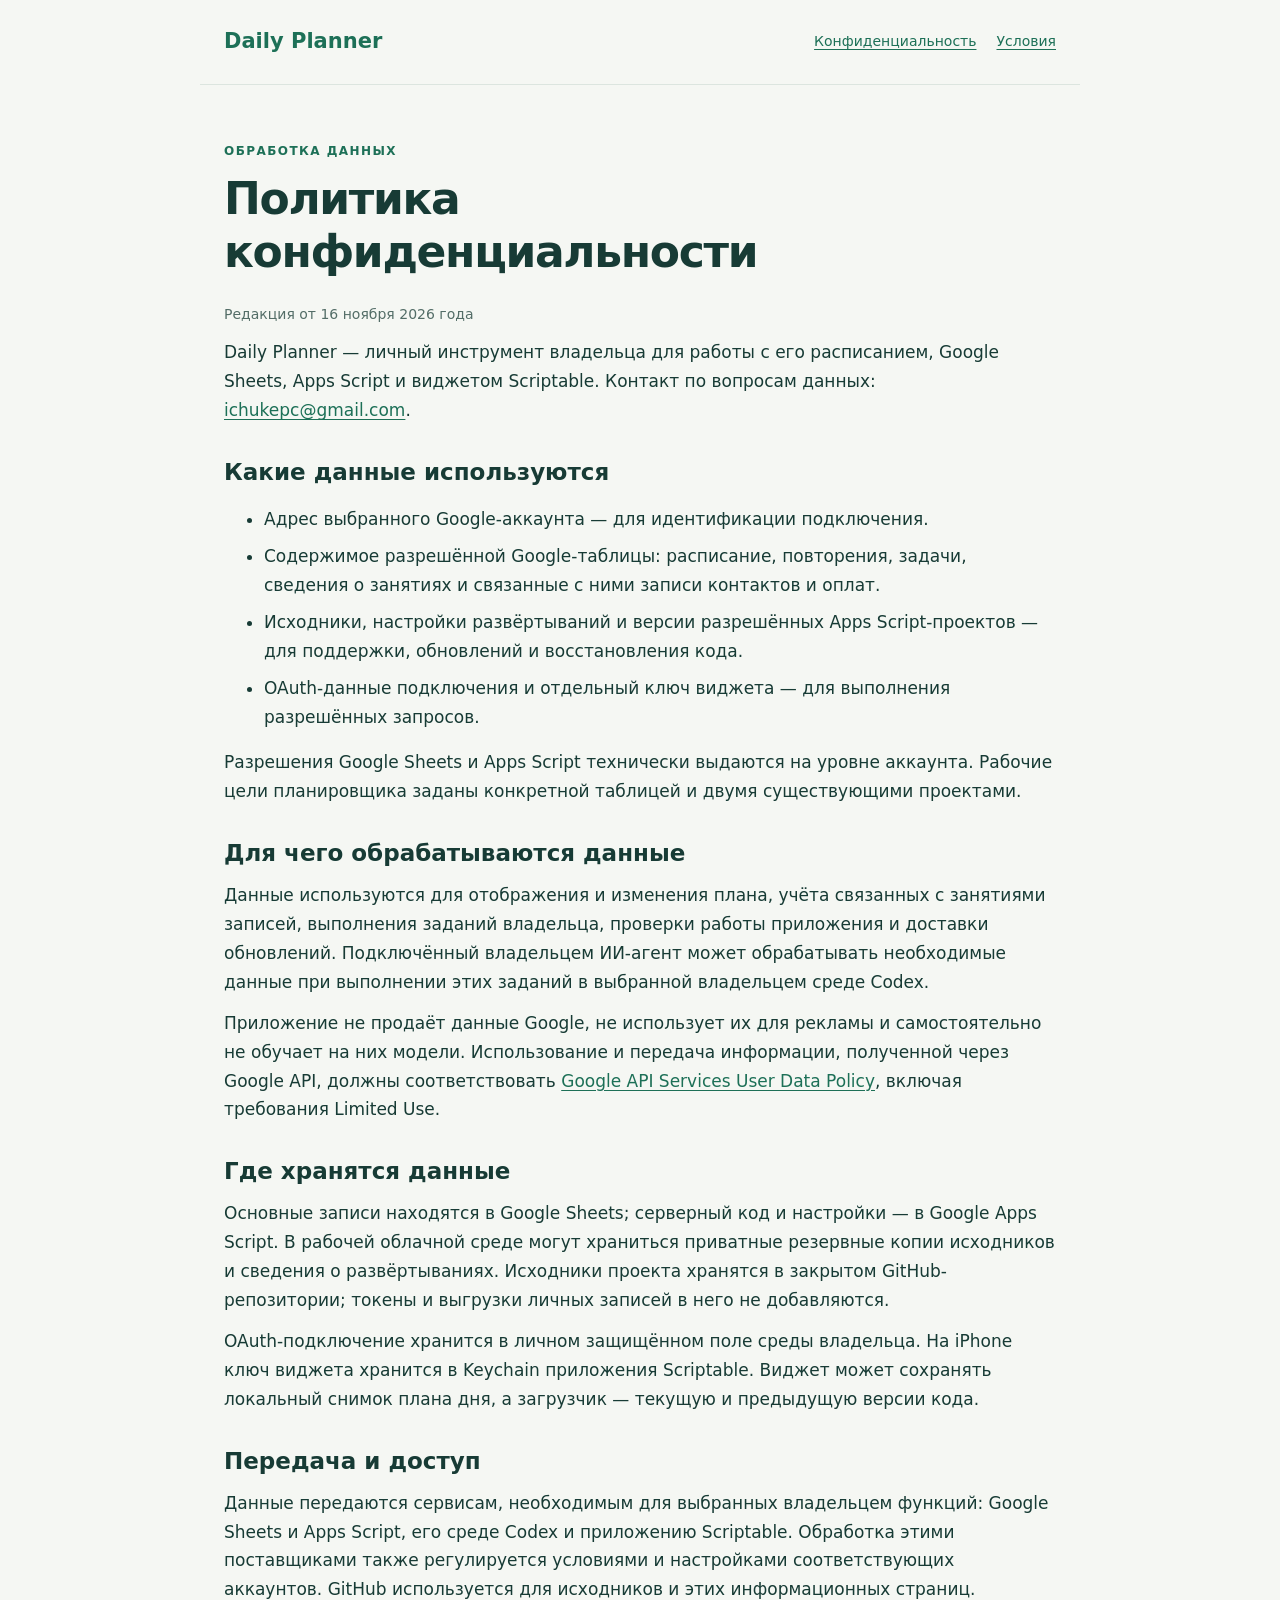
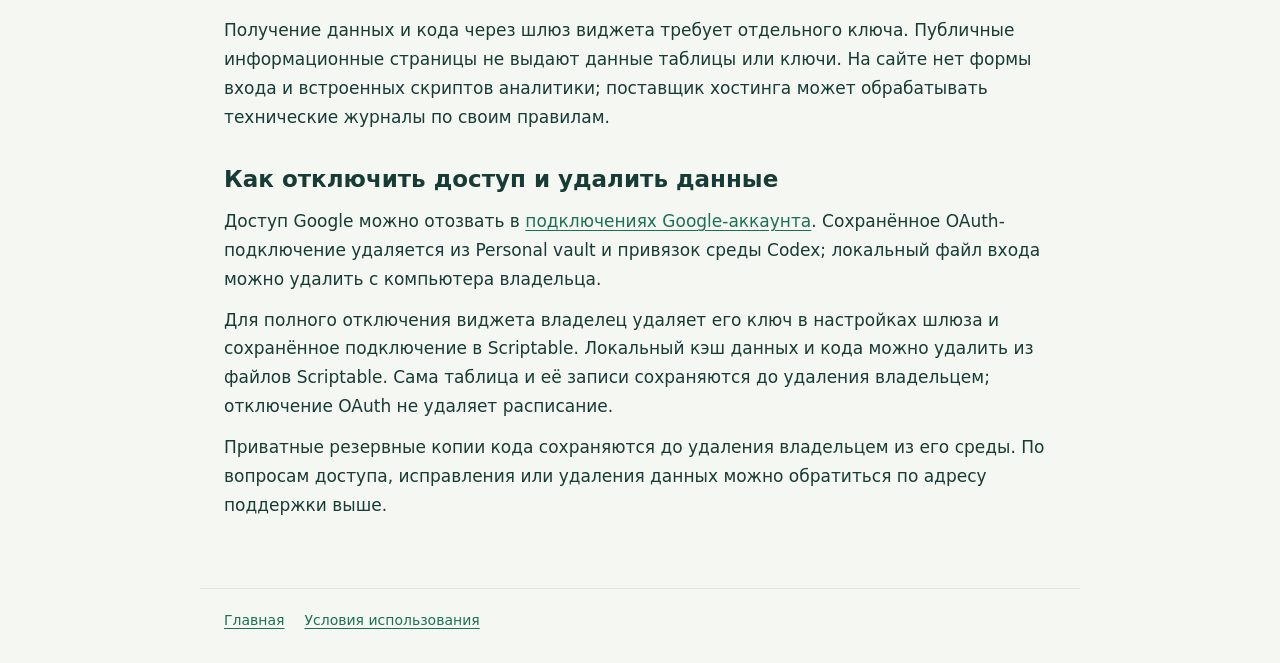
==== privacy.html @ 77db3422 "Publish Daily Planner information and privacy pages" ====
<!doctype html>
<html lang="ru">
<head>
  <meta charset="utf-8">
  <meta name="viewport" content="width=device-width, initial-scale=1">
  <title>Политика конфиденциальности — Daily Planner</title>
  <link rel="stylesheet" href="style.css">
</head>
<body>
  <header><a class="brand" href="index.html">Daily Planner</a><nav aria-label="Документы"><a href="privacy.html" aria-current="page">Конфиденциальность</a><a href="terms.html">Условия</a></nav></header>
  <main>
    <p class="eyebrow">Обработка данных</p>
    <h1>Политика конфиденциальности</h1>
    <p class="date">Редакция от 16 ноября 2026 года</p>
    <p>Daily Planner — личный инструмент владельца для работы с его расписанием, Google Sheets, Apps Script и виджетом Scriptable. Контакт по вопросам данных: <a href="mailto:ichukepc@gmail.com">ichukepc@gmail.com</a>.</p>
    <section>
      <h2>Какие данные используются</h2>
      <ul>
        <li>Адрес выбранного Google-аккаунта — для идентификации подключения.</li>
        <li>Содержимое разрешённой Google-таблицы: расписание, повторения, задачи, сведения о занятиях и связанные с ними записи контактов и оплат.</li>
        <li>Исходники, настройки развёртываний и версии разрешённых Apps Script-проектов — для поддержки, обновлений и восстановления кода.</li>
        <li>OAuth-данные подключения и отдельный ключ виджета — для выполнения разрешённых запросов.</li>
      </ul>
      <p>Разрешения Google Sheets и Apps Script технически выдаются на уровне аккаунта. Рабочие цели планировщика заданы конкретной таблицей и двумя существующими проектами.</p>
    </section>
    <section>
      <h2>Для чего обрабатываются данные</h2>
      <p>Данные используются для отображения и изменения плана, учёта связанных с занятиями записей, выполнения заданий владельца, проверки работы приложения и доставки обновлений. Подключённый владельцем ИИ-агент может обрабатывать необходимые данные при выполнении этих заданий в выбранной владельцем среде Codex.</p>
      <p>Приложение не продаёт данные Google, не использует их для рекламы и самостоятельно не обучает на них модели. Использование и передача информации, полученной через Google API, должны соответствовать <a href="https://developers.google.com/terms/api-services-user-data-policy">Google API Services User Data Policy</a>, включая требования Limited Use.</p>
    </section>
    <section>
      <h2>Где хранятся данные</h2>
      <p>Основные записи находятся в Google Sheets; серверный код и настройки — в Google Apps Script. В рабочей облачной среде могут храниться приватные резервные копии исходников и сведения о развёртываниях. Исходники проекта хранятся в закрытом GitHub-репозитории; токены и выгрузки личных записей в него не добавляются.</p>
      <p>OAuth-подключение хранится в личном защищённом поле среды владельца. На iPhone ключ виджета хранится в Keychain приложения Scriptable. Виджет может сохранять локальный снимок плана дня, а загрузчик — текущую и предыдущую версии кода.</p>
    </section>
    <section>
      <h2>Передача и доступ</h2>
      <p>Данные передаются сервисам, необходимым для выбранных владельцем функций: Google Sheets и Apps Script, его среде Codex и приложению Scriptable. Обработка этими поставщиками также регулируется условиями и настройками соответствующих аккаунтов. GitHub используется для исходников и этих информационных страниц.</p>
      <p>Получение данных и кода через шлюз виджета требует отдельного ключа. Публичные информационные страницы не выдают данные таблицы или ключи. На сайте нет формы входа и встроенных скриптов аналитики; поставщик хостинга может обрабатывать технические журналы по своим правилам.</p>
    </section>
    <section>
      <h2>Как отключить доступ и удалить данные</h2>
      <p>Доступ Google можно отозвать в <a href="https://myaccount.google.com/connections">подключениях Google-аккаунта</a>. Сохранённое OAuth-подключение удаляется из Personal vault и привязок среды Codex; локальный файл входа можно удалить с компьютера владельца.</p>
      <p>Для полного отключения виджета владелец удаляет его ключ в настройках шлюза и сохранённое подключение в Scriptable. Локальный кэш данных и кода можно удалить из файлов Scriptable. Сама таблица и её записи сохраняются до удаления владельцем; отключение OAuth не удаляет расписание.</p>
      <p>Приватные резервные копии кода сохраняются до удаления владельцем из его среды. По вопросам доступа, исправления или удаления данных можно обратиться по адресу поддержки выше.</p>
    </section>
  </main>
  <footer><a href="index.html">Главная</a><a href="terms.html">Условия использования</a></footer>
</body>
</html>
---- style.css ----
:root{color-scheme:light;--ink:#173b35;--muted:#536d67;--paper:#f5f7f3;--line:#dce5df;--accent:#1d7057}
*{box-sizing:border-box}
body{margin:0;background:var(--paper);color:var(--ink);font:17px/1.7 system-ui,-apple-system,BlinkMacSystemFont,"Segoe UI",sans-serif}
a{color:var(--accent);text-underline-offset:3px}
a:hover{text-decoration-thickness:2px}
header,main,footer{max-width:880px;margin:auto;padding:24px}
header{display:flex;justify-content:space-between;gap:20px;align-items:center;border-bottom:1px solid var(--line)}
.brand{font-weight:750;text-decoration:none;font-size:21px}
nav,footer{display:flex;gap:20px;flex-wrap:wrap;font-size:14px}
main{padding-top:44px;padding-bottom:56px}
h1{font-size:clamp(30px,5vw,44px);line-height:1.2;letter-spacing:-.03em;max-width:750px;margin:12px 0 24px}
h2{font-size:23px;line-height:1.35;margin:0 0 12px}
p{margin:12px 0}
.lead{font-size:21px;max-width:700px;color:var(--muted)}
.eyebrow{text-transform:uppercase;letter-spacing:.12em;font-size:12px;font-weight:750;color:var(--accent)}
.date{font-size:14px;color:var(--muted)}
section{margin-top:32px}
li{margin-bottom:8px}
footer{border-top:1px solid var(--line);padding-top:20px;padding-bottom:30px;color:var(--muted)}
@media(max-width:520px){header{align-items:flex-start;flex-direction:column;gap:10px}header,main,footer{padding-left:20px;padding-right:20px}main{padding-top:28px}nav,footer{gap:12px}}
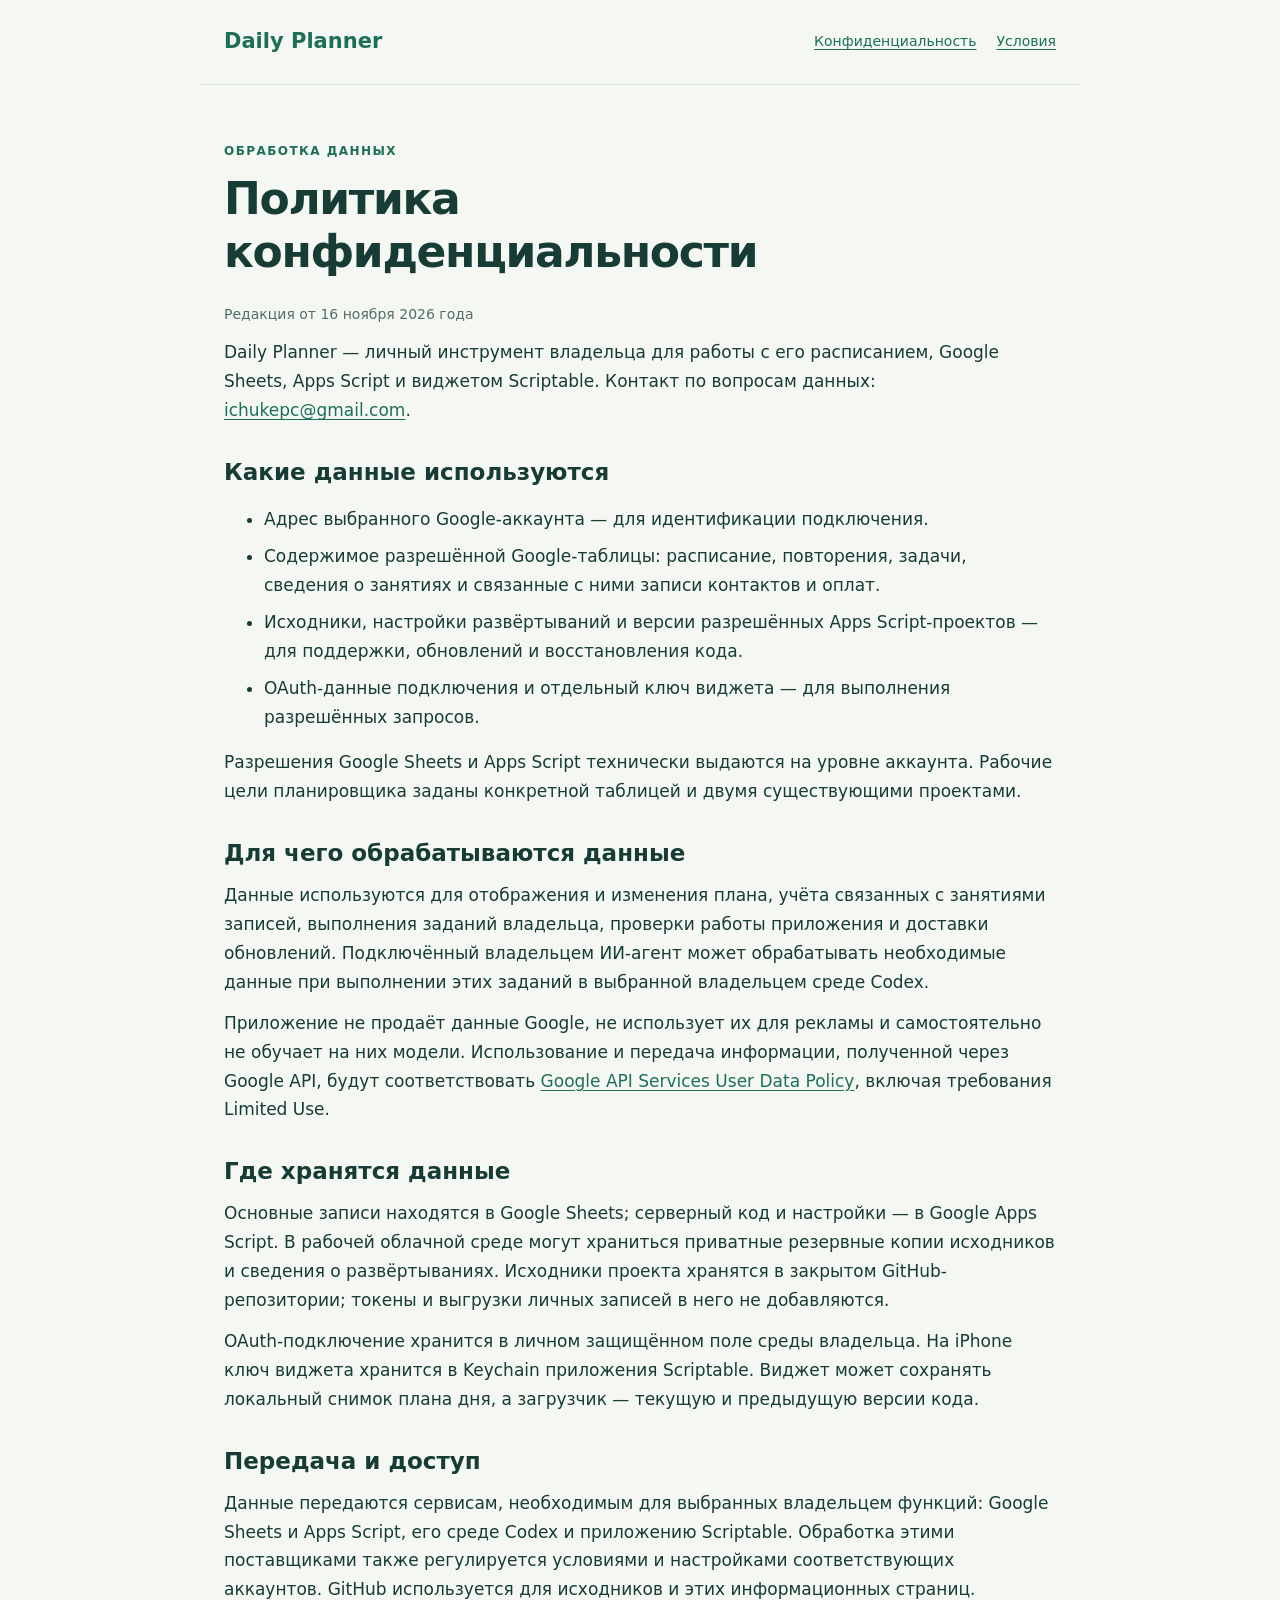
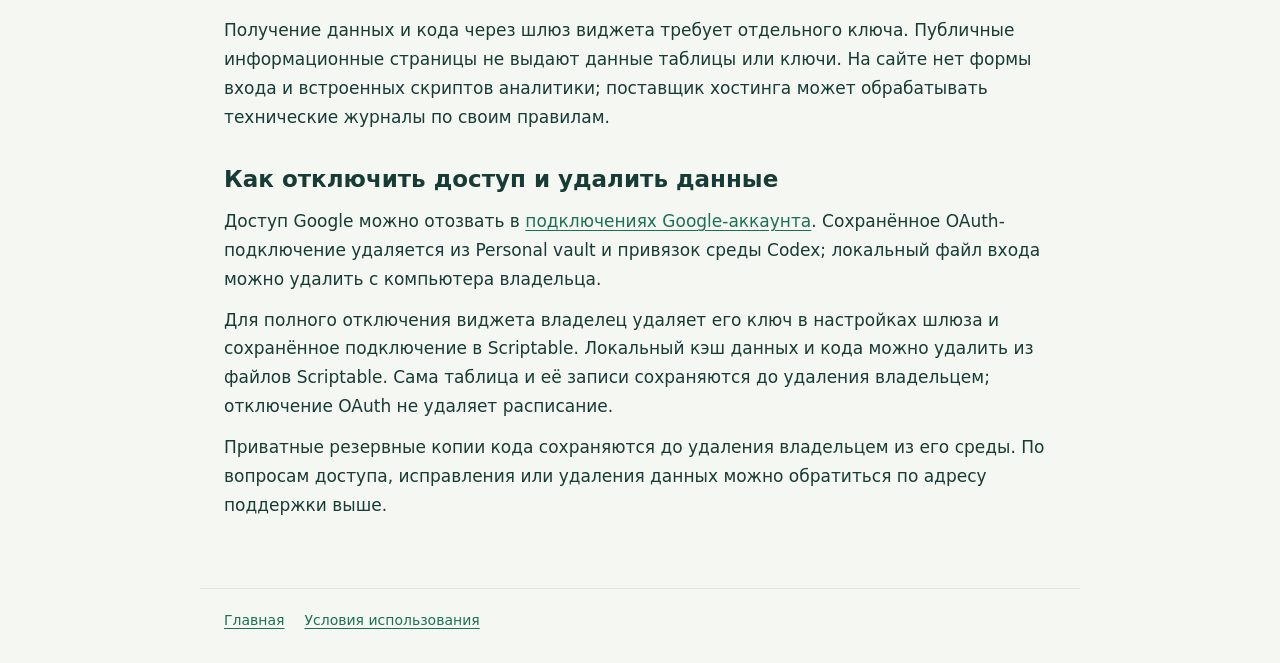
==== commit 011c9363: "Clarify Google API Limited Use commitment" ====
--- a/privacy.html
+++ b/privacy.html
@@ -26,7 +26,7 @@
     <section>
       <h2>Для чего обрабатываются данные</h2>
       <p>Данные используются для отображения и изменения плана, учёта связанных с занятиями записей, выполнения заданий владельца, проверки работы приложения и доставки обновлений. Подключённый владельцем ИИ-агент может обрабатывать необходимые данные при выполнении этих заданий в выбранной владельцем среде Codex.</p>
-      <p>Приложение не продаёт данные Google, не использует их для рекламы и самостоятельно не обучает на них модели. Использование и передача информации, полученной через Google API, должны соответствовать <a href="https://developers.google.com/terms/api-services-user-data-policy">Google API Services User Data Policy</a>, включая требования Limited Use.</p>
+      <p>Приложение не продаёт данные Google, не использует их для рекламы и самостоятельно не обучает на них модели. Использование и передача информации, полученной через Google API, будут соответствовать <a href="https://developers.google.com/terms/api-services-user-data-policy">Google API Services User Data Policy</a>, включая требования Limited Use.</p>
     </section>
     <section>
       <h2>Где хранятся данные</h2>
